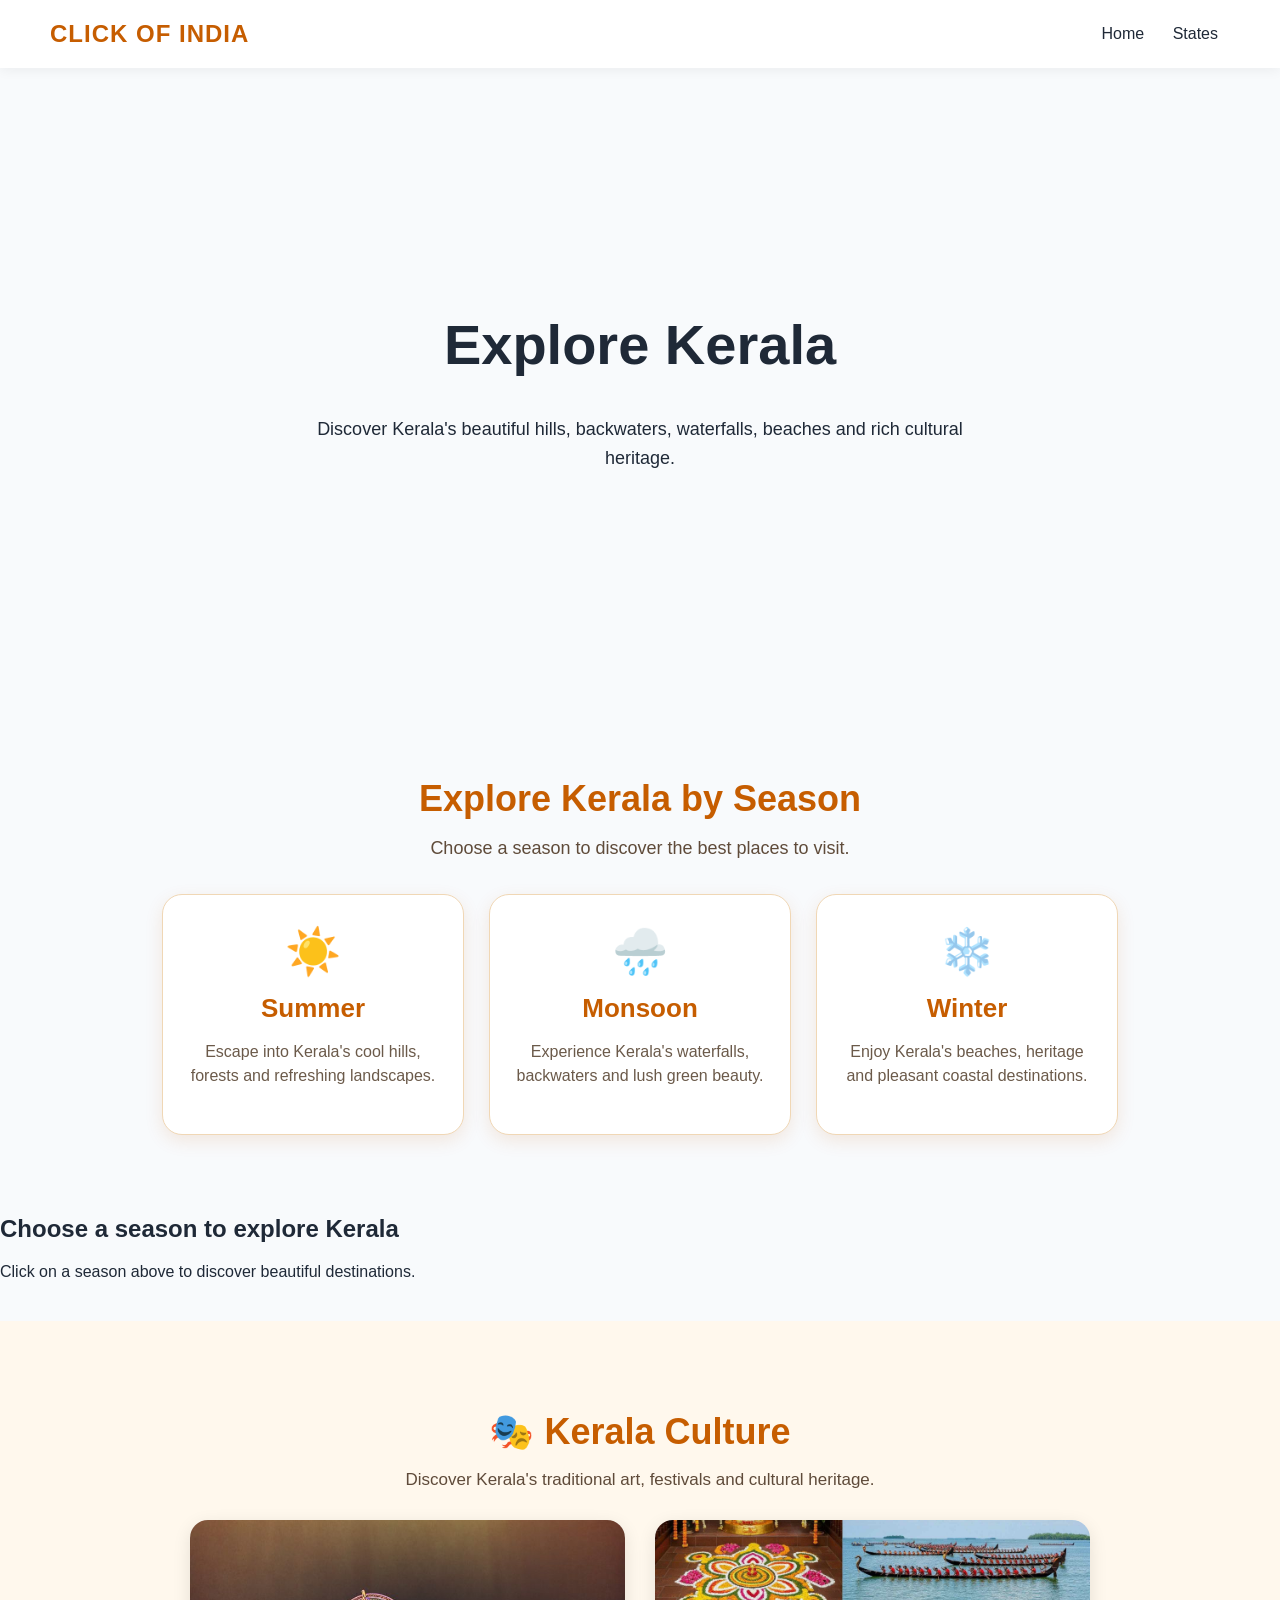
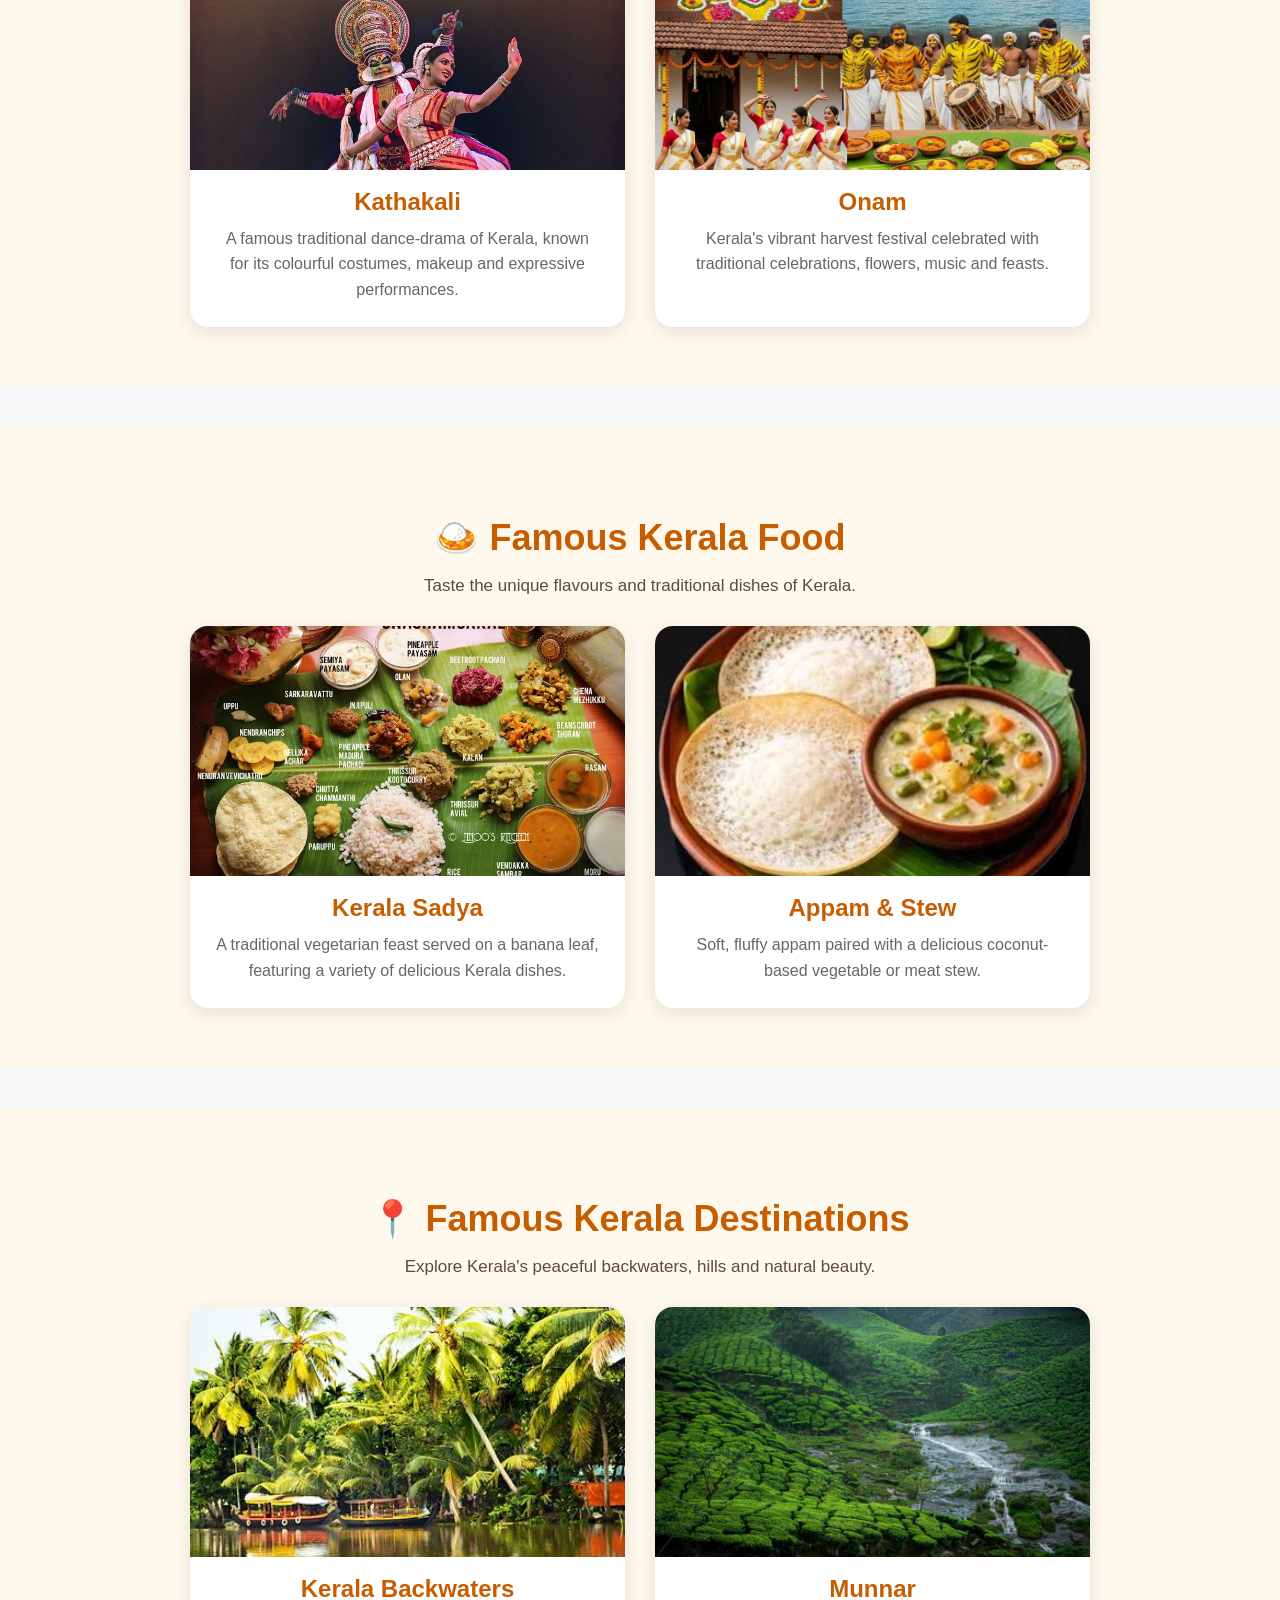
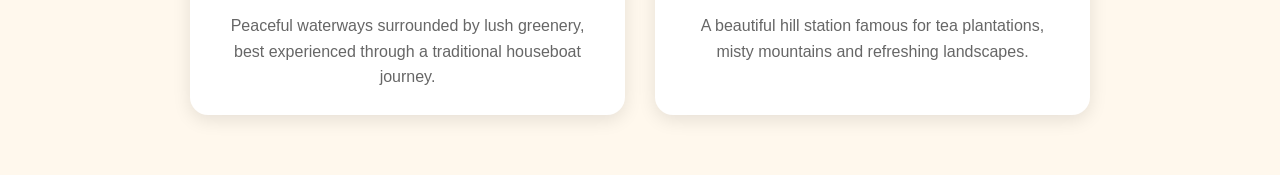
==== kerala.html @ acc8ad0f "Add files via upload Add images and music  folder" ====
<!DOCTYPE html>
<html>

<head>
    <title>Kerala - Click of India</title>
    <link rel="stylesheet" href="style.css">
</head>

<body>

<nav>

    <div class="logo">
        CLICK OF INDIA
    </div>

    <div class="nav-links">
        <a href="index.html">Home</a>
        <a href="index.html#states">States</a>
    </div>

</nav>


<section class="state-hero">

    <h1>Explore Kerala</h1>

    <p>
        Discover Kerala's beautiful hills, backwaters, waterfalls,
        beaches and rich cultural heritage.
    </p>

</section>


<section class="seasons">

    <h2>Explore Kerala by Season</h2>

    <p>Choose a season to discover the best places to visit.</p>

    <div class="season-buttons">

        <div class="season-card" onclick="showKeralaSeason('summer')">
            <span>☀️</span>
            <h3>Summer</h3>
            <p>Escape into Kerala's cool hills, forests and refreshing landscapes.</p>
        </div>

        <div class="season-card" onclick="showKeralaSeason('monsoon')">
            <span>🌧️</span>
            <h3>Monsoon</h3>
            <p>Experience Kerala's waterfalls, backwaters and lush green beauty.</p>
        </div>

        <div class="season-card" onclick="showKeralaSeason('winter')">
            <span>❄️</span>
            <h3>Winter</h3>
            <p>Enjoy Kerala's beaches, heritage and pleasant coastal destinations.</p>
        </div>

    </div>

</section>


<section id="kerala-season-content">

    <h2>Choose a season to explore Kerala</h2>

    <p>Click on a season above to discover beautiful destinations.</p>

</section>
<!-- ========================================
     KERALA CULTURE
     ======================================== -->

<section class="state-explore-section" id="culture">

    <h2>🎭 Kerala Culture</h2>

    <p class="state-section-intro">
        Discover Kerala's traditional art, festivals and cultural heritage.
    </p>

    <div class="state-explore-cards">

        <div class="state-explore-card">
            <img src="images/Kerala kathakali.jpg" alt="Kathakali">

            <h3>Kathakali</h3>

            <p>
                A famous traditional dance-drama of Kerala,
                known for its colourful costumes, makeup and expressive performances.
            </p>
        </div>

        <div class="state-explore-card">
            <img src="images/Kerala onam.jpg" alt="Onam celebration">

            <h3>Onam</h3>

            <p>
                Kerala's vibrant harvest festival celebrated with
                traditional celebrations, flowers, music and feasts.
            </p>
        </div>

    </div>

</section>


<!-- ========================================
     KERALA FOOD
     ======================================== -->

<section class="state-explore-section" id="food">

    <h2>🍛 Famous Kerala Food</h2>

    <p class="state-section-intro">
        Taste the unique flavours and traditional dishes of Kerala.
    </p>

    <div class="state-explore-cards">

        <div class="state-explore-card">
            <img src="images/Kerala sadya.jpg" alt="Kerala Sadya">

            <h3>Kerala Sadya</h3>

            <p>
                A traditional vegetarian feast served on a banana leaf,
                featuring a variety of delicious Kerala dishes.
            </p>
        </div>

        <div class="state-explore-card">
            <img src="images/Kerala appam2.jpg" alt="Appam with stew">

            <h3>Appam & Stew</h3>

            <p>
                Soft, fluffy appam paired with a delicious
                coconut-based vegetable or meat stew.
            </p>
        </div>

    </div>

</section>


<!-- ========================================
     KERALA DESTINATIONS
     ======================================== -->

<section class="state-explore-section" id="destinations">

    <h2>📍 Famous Kerala Destinations</h2>

    <p class="state-section-intro">
        Explore Kerala's peaceful backwaters, hills and natural beauty.
    </p>

    <div class="state-explore-cards">

        <div class="state-explore-card">
            <img src="images/Kerala backwater.jpg" alt="Kerala Backwaters">

            <h3>Kerala Backwaters</h3>

            <p>
                Peaceful waterways surrounded by lush greenery,
                best experienced through a traditional houseboat journey.
            </p>
        </div>

        <div class="state-explore-card">
            <img src="images/Kerala munnar.jpg" alt="Munnar">

            <h3>Munnar</h3>

            <p>
                A beautiful hill station famous for tea plantations,
                misty mountains and refreshing landscapes.
            </p>
        </div>

    </div>

</section>
<audio id="background-music" src="india.mp3" loop></audio>

<script src="script.js"></script>

<audio id="background-music" loop>
    <source src="music/india.mp3" type="audio/mpeg">
</audio>

</body>

</html>
---- style.css ----
body {
    background-color: #f8fafc;
}

nav {
    display: flex;
    justify-content: space-between;
    align-items: center;
    padding: 20px 50px;
}
.logo {
    font-size: 24px;
    font-weight: bold;
}
.nav-links a {
    text-decoration: none;
    color: #1f2937;
    margin: 0 12px;
}
.nav-links a:hover {
    color: #d97706;
}
.nav-icons button {
    border: none;
    background: transparent;
    font-size: 20px;
    cursor: pointer;
    margin-left: 10px;
}
.hero {
    min-height: 65vh;
    display: flex;
    flex-direction: column;
    justify-content: center;
    align-items: center;
    text-align: center;
}
.hero-content h1 {
    font-size: 56px;
}

.hero-content p {
    font-size: 18px;
    margin-top: 20px;
}

.explore-btn {
    display: inline-block;
    margin-top: 25px;
    padding: 12px 28px;
    text-decoration: none;
    font-weight: bold;
    border-radius: 6px;
    background-color: #e67e22;
    color: white;
}
.explore-btn:hover {
    transform: translateY(-3px);
    transition: 0.3s;
}
.intro-screen {
    position: fixed;
    top: 0;
    left: 0;
    width: 100%;
    height: 100vh;

    display: flex;
    flex-direction: column;
    justify-content: center;
    align-items: center;

    background-color: #111;
    z-index: 1000;
    transition: opacity 1s ease;
}
.intro-screen p {
    color: white;
    font-size: 24px;
    margin-top: 20px;
     animation: textReveal 2s ease forwards;
}
.india-map {
    color: #e67e22;
    font-size: 60px;
    font-weight: bold;
}
.india-map img {
    width: 280px;
    height: auto;
}
.india-map img {
    width: 280px;
    height: auto;
    filter: drop-shadow(0 0 10px #e67e22)
            drop-shadow(0 0 25px #e67e22);
    animation: mapGlow 3s ease-in-out infinite;
}
@keyframes mapGlow {
    0% {
        filter: drop-shadow(0 0 5px #e67e22)
                drop-shadow(0 0 15px #e67e22);
    }

    50% {
        filter: drop-shadow(0 0 15px #e67e22)
                drop-shadow(0 0 40px #e67e22);
    }

    100% {
        filter: drop-shadow(0 0 5px #e67e22)
                drop-shadow(0 0 15px #e67e22);
    }
}
@keyframes textReveal {
    from {
        opacity: 0;
        transform: translateY(20px);
    }

    to {
        opacity: 1;
        transform: translateY(0);
    }
}

.explore-cards {
    display: flex;
    gap: 25px;
}
.explore-card {
    padding: 20px;
    background: #f5f5f5;
    border-radius: 15px;
    box-shadow: 0 4px 12px rgba(0, 0, 0, 0.08);
    flex: 1;
    transition: 0.3s;
    text-decoration: none;
    color: inherit;
    cursor: pointer;
}

.explore {
    margin-top: 30px;
}

.explore h2 {
    text-align: center;
    font-size: 36px;
}


.explore-card h3 {
    font-size: 24px;
    margin: 20px 0 10px 0;
    color: black;
}


.explore-card p {
    font-size: 16px;
    color: #666;
    line-height: 1.6;
    margin-bottom: 10px;
}

.explore-card:hover {
    transform: translateY(-5px);
    box-shadow: 0 8px 20px rgba(0, 0, 0, 0.12);
}

.explore-card img {
    width: 100%;
    height: 180px;
    object-fit: cover;
    border-radius: 12px;
}

.state-cards {
    display: flex;
    gap: 25px;
    margin-top: 30px;
}

.state-card {
    width: 300px;
    padding: 20px;
    background: #f5f5f5;
    border-radius: 15px;
    box-shadow: 0 4px 12px rgba(0, 0, 0, 0.08);
}

.state-card img {
    width: 100%;
    height: 200px;
    object-fit: cover;
    border-radius: 12px;
}

.state-card h3 {
    font-size: 24px;
    margin: 20px 0 10px 0;
}

.state-card p {
    font-size: 16px;
    color: #666;
    line-height: 1.6;
}

.state-card img {
    width: 500px;
    height: 300px;
    object-fit: cover;
    border-radius: 12px;
}

.state-cards img {
    width: 500px;
    height: 300px;
    object-fit: cover;
    border-radius: 12px;
}

.state-cards {
    padding: 20px;
    background: #f5f5f5;
    border-radius: 15px;
    box-shadow: 0 4px 12px rgba(0, 0, 0, 0.08);
}

.state-cards h3 {
    margin-top: 20px;
}

.state-cards p {
    margin-top: 10px;
}

.state-cards {
    text-decoration: none;
    color: inherit;
}

.state-hero {
    min-height: 60vh;
    display: flex;
    flex-direction: column;
    justify-content: center;
    align-items: center;
    text-align: center;
    padding: 40px;
}

.state-hero h1 {
    font-size: 56px;
    margin-bottom: 20px;
}

.state-hero p {
    font-size: 18px;
    max-width: 700px;
    line-height: 1.6;
}

/* =========================
   STATES SECTION
   ========================= */

#states {
    text-align: center;
    background: #fff8ed;
    padding: 50px 20px;
    margin-top: 40px;
}

#states h2 {
    color: #c65d00;
}

#states > p {
    color: #5f4b3a;
    margin-bottom: 30px;
}


/* =========================
   STATES GALLERY
   ========================= */

.state-gallery {
    display: grid;
    grid-template-columns: repeat(2, 1fr);
    gap: 25px;
    max-width: 1000px;
    margin: 35px auto;
    padding: 0 20px;
}


/* =========================
   STATE CARD
   ========================= */

.state-card {
    background: #fffaf2;
    border: 1px solid #f0d7b5;
    border-radius: 18px;
    overflow: hidden;
    text-decoration: none;
    color: #111;
    box-shadow: 0 4px 15px rgba(0, 0, 0, 0.08);
    transition: 0.3s;
}


/* State Image */

.state-card img {
    width: 100%;
    height: 260px;
    object-fit: cover;
    display: block;
}


/* State Name */

.state-card h3 {
    font-size: 24px;
    margin: 15px 20px 20px;
    color: #c65d00;
}


/* Hover Effect */

.state-card:hover {
    transform: translateY(-6px);
    box-shadow: 0 10px 25px rgba(198, 93, 0, 0.15);
}

/* Season Section */
.seasons {
    text-align: center;
    padding: 60px 20px;
}

.seasons h2 {
    font-size: 36px;
    color: #c65d00;
    margin-bottom: 10px;
}

.seasons > p {
    color: #5f4b3a;
    font-size: 18px;
    margin-bottom: 35px;
}

/* Season Cards */
.season-buttons {
    display: flex;
    justify-content: center;
    gap: 25px;
    max-width: 1000px;
    margin: auto;
}

.season-card {
    width: 260px;
    padding: 30px 20px;
    background: white;
    border-radius: 20px;
    border: 1px solid #f0d7b5;
    box-shadow: 0 6px 18px rgba(198, 93, 0, 0.12);
    cursor: pointer;
    transition: 0.3s;
}

.season-card span {
    font-size: 45px;
}

.season-card h3 {
    font-size: 26px;
    color: #c65d00;
    margin: 15px 0 10px;
}

.season-card p {
    color: #6b5a4a;
    line-height: 1.5;
}

/* Hover Effect */
.season-card:hover {
    transform: translateY(-8px);
    box-shadow: 0 12px 28px rgba(198, 93, 0, 0.22);
}

/* Summer Destination Cards */

.destination-cards {
    display: grid;
    grid-template-columns: repeat(3, 1fr);
    gap: 25px;
    max-width: 1000px;
    margin: 35px auto;
}

.destination-card {
    background: white;
    border-radius: 18px;
    overflow: hidden;
    box-shadow: 0 5px 15px rgba(0, 0, 0, 0.10);
    transition: 0.3s;
}

.destination-card:hover {
    transform: translateY(-8px);
    box-shadow: 0 12px 25px rgba(198, 93, 0, 0.20);
}

.destination-card img {
    width: 100%;
    height: 220px;
    object-fit: cover;
    display: block;
}

.destination-card h3 {
    font-size: 23px;
    color: #c65d00;
    margin: 18px 20px 10px;
}

.destination-card p {
    font-size: 15px;
    color: #666;
    line-height: 1.6;
    margin: 0 20px 20px;
}

.season-intro {
    text-align: center;
    color: #5f4b3a;
}
/* ========================================
   HOMEPAGE - PROFESSIONAL UPGRADE
   ======================================== */

/* Overall page */
body {
    margin: 0;
    background: #f8fafc;
    color: #1f2937;
    font-family: Arial, sans-serif;
}


/* Navigation */
nav {
    background: rgba(255, 255, 255, 0.95);
    box-shadow: 0 2px 12px rgba(0, 0, 0, 0.06);
    position: sticky;
    top: 0;
    z-index: 100;
}

.logo {
    color: #c65d00;
    letter-spacing: 1px;
}


/* Hero */
.hero {
    min-height: 70vh;
    background:
        linear-gradient(
            rgba(255, 248, 237, 0.85),
            rgba(248, 250, 252, 0.95)
        );
}

.hero-content h1 {
    color: #b45309;
    margin-bottom: 10px;
    letter-spacing: 1px;
}

.hero-content p {
    max-width: 700px;
    color: #5f4b3a;
    line-height: 1.7;
}


/* Explore Section */
.explore {
    padding: 70px 30px;
    margin-top: 0;
}

.explore h2 {
    color: #b45309;
    margin-bottom: 10px;
}

.explore-cards {
    max-width: 1250px;
    margin: 40px auto 0;
    display: grid;
    grid-template-columns: repeat(4, 1fr);
    gap: 25px;
}

.explore-card {
    padding: 0 0 22px 0;
    background: white;
    border-radius: 20px;
    overflow: hidden;
    border: 1px solid #f0d7b5;
    box-shadow: 0 6px 20px rgba(0, 0, 0, 0.07);
    transition: transform 0.3s ease, box-shadow 0.3s ease;
}

.explore-card img {
    width: 100%;
    height: 210px;
    object-fit: cover;
    display: block;
    border-radius: 0;
    transition: transform 0.4s ease;
}

.explore-card h3 {
    color: #c65d00;
    margin: 20px 20px 8px;
}

.explore-card p {
    margin: 0 20px;
    color: #6b7280;
}

.explore-card:hover {
    transform: translateY(-10px);
    box-shadow: 0 15px 30px rgba(198, 93, 0, 0.16);
}

.explore-card:hover img {
    transform: scale(1.05);
}


/* States section */
#states {
    padding: 80px 20px;
}

#states h2 {
    font-size: 38px;
}

.state-gallery {
    max-width: 1100px;
    gap: 30px;
}

.state-card img {
    height: 270px;
    transition: transform 0.4s ease;
}

.state-card:hover img {
    transform: scale(1.04);
}

.state-card:hover {
    transform: translateY(-8px);
}


/* ========================================
   RESPONSIVE HOMEPAGE
   ======================================== */

@media (max-width: 1000px) {

    .explore-cards {
        grid-template-columns: repeat(2, 1fr);
    }

}


@media (max-width: 650px) {

    nav {
        padding: 15px 20px;
        flex-wrap: wrap;
        gap: 15px;
    }

    .nav-links {
        display: none;
    }

    .hero-content h1 {
        font-size: 40px;
    }

    .explore {
        padding: 50px 15px;
    }

    .explore-cards {
        grid-template-columns: 1fr;
    }

    .state-gallery {
        grid-template-columns: 1fr;
        padding: 0 10px;
    }

}
/* ========================================
   HOMEPAGE - SEASONS SECTION
   ======================================== */

.home-seasons {
    text-align: center;
    padding: 80px 20px;
    background: linear-gradient(
        135deg,
        #fff8ed,
        #fffdf8
    );
}

.home-seasons h2 {
    font-size: 38px;
    color: #b45309;
    margin-bottom: 10px;
}

.home-season-intro {
    max-width: 700px;
    margin: 0 auto 40px;
    color: #6b5a4a;
    font-size: 18px;
    line-height: 1.7;
}

.home-season-cards {
    max-width: 1000px;
    margin: auto;
    display: grid;
    grid-template-columns: repeat(3, 1fr);
    gap: 30px;
}

.home-season-card {
    background: white;
    padding: 35px 25px;
    border-radius: 22px;
    border: 1px solid #f0d7b5;
    box-shadow: 0 6px 20px rgba(0, 0, 0, 0.07);
    transition: 0.3s ease;
}

.season-icon {
    font-size: 55px;
    margin-bottom: 15px;
}

.home-season-card h3 {
    font-size: 27px;
    color: #c65d00;
    margin-bottom: 12px;
}

.home-season-card p {
    color: #6b7280;
    line-height: 1.7;
    font-size: 16px;
}

.home-season-card:hover {
    transform: translateY(-10px);
    box-shadow: 0 15px 30px rgba(198, 93, 0, 0.16);
}


/* Mobile */
@media (max-width: 700px) {

    .home-season-cards {
        grid-template-columns: 1fr;
    }

    .home-seasons h2 {
        font-size: 32px;
    }

}
/* ========================================
   HOMEPAGE - SEASONS SECTION
   ======================================== */

.home-seasons {
    text-align: center;
    padding: 80px 20px;
    background: linear-gradient(
        135deg,
        #fff8ed,
        #fffdf8
    );
}

.home-seasons h2 {
    font-size: 38px;
    color: #b45309;
    margin-bottom: 10px;
}

.home-season-intro {
    max-width: 700px;
    margin: 0 auto 40px;
    color: #6b5a4a;
    font-size: 18px;
    line-height: 1.7;
}

.home-season-cards {
    max-width: 1000px;
    margin: auto;
    display: grid;
    grid-template-columns: repeat(3, 1fr);
    gap: 30px;
}

.home-season-card {
    background: white;
    padding: 35px 25px;
    border-radius: 22px;
    border: 1px solid #f0d7b5;
    box-shadow: 0 6px 20px rgba(0, 0, 0, 0.07);
    transition: 0.3s ease;
}

.season-icon {
    font-size: 55px;
    margin-bottom: 15px;
}

.home-season-card h3 {
    font-size: 27px;
    color: #c65d00;
    margin-bottom: 12px;
}

.home-season-card p {
    color: #6b7280;
    line-height: 1.7;
    font-size: 16px;
}

.home-season-card:hover {
    transform: translateY(-10px);
    box-shadow: 0 15px 30px rgba(198, 93, 0, 0.16);
}


/* Mobile */
@media (max-width: 700px) {

    .home-season-cards {
        grid-template-columns: 1fr;
    }

    .home-seasons h2 {
        font-size: 32px;
    }

}
/* ========================================
   FOOTER
   ======================================== */

.footer {
    background: #1f2937;
    color: white;
    text-align: center;
    padding: 50px 20px 25px;
}

.footer-content {
    max-width: 900px;
    margin: auto;
}

.footer h2 {
    color: #f59e0b;
    font-size: 28px;
    letter-spacing: 1px;
    margin-bottom: 10px;
}

.footer p {
    color: #d1d5db;
    line-height: 1.6;
}

.footer-links {
    display: flex;
    justify-content: center;
    gap: 25px;
    margin: 25px 0;
}

.footer-links a {
    color: white;
    text-decoration: none;
    transition: 0.3s;
}

.footer-links a:hover {
    color: #f59e0b;
}

.footer .copyright {
    font-size: 14px;
    margin-top: 30px;
    color: #9ca3af;
}
/* ========================================
   DARK MODE
   ======================================== */

body.dark-mode {
    background-color: #111827;
    color: #f9fafb;
}

body.dark-mode nav {
    background: #1f2937;
}

body.dark-mode .nav-links a {
    color: #f9fafb;
}

body.dark-mode .hero {
    background: linear-gradient(
        135deg,
        #111827,
        #1f2937
    );
}

body.dark-mode .hero-content h1 {
    color: #f59e0b;
}

body.dark-mode .hero-content p {
    color: #d1d5db;
}

body.dark-mode .explore {
    background: #111827;
}

body.dark-mode .explore-card {
    background: #1f2937;
    border-color: #374151;
}

body.dark-mode .explore-card h3 {
    color: #f59e0b;
}

body.dark-mode .explore-card p {
    color: #d1d5db;
}

body.dark-mode #states {
    background: #17202b;
}

body.dark-mode #states > p {
    color: #d1d5db;
}

body.dark-mode .state-card {
    background: #1f2937;
    border-color: #374151;
}

body.dark-mode .home-seasons {
    background: #17202b;
}

body.dark-mode .home-season-intro {
    color: #d1d5db;
}

body.dark-mode .home-season-card {
    background: #1f2937;
    border-color: #374151;
}

body.dark-mode .home-season-card p {
    color: #d1d5db;
}

body.dark-mode .about-section {
    background: #111827;
}

body.dark-mode .about-content p {
    color: #d1d5db;
}
/* ========================================
   STATE EXPLORE SECTIONS
   ======================================== */

.state-explore-section {
    text-align: center;
    padding: 60px 20px;
    background: #fff8ed;
    margin-top: 40px;
}

.state-explore-section h2 {
    font-size: 36px;
    color: #c65d00;
    margin-bottom: 10px;
}

.state-section-intro {
    color: #5f4b3a;
    font-size: 17px;
    margin-bottom: 30px;
}

.state-explore-cards {
    display: grid;
    grid-template-columns: repeat(2, 1fr);
    gap: 30px;
    max-width: 900px;
    margin: auto;
}

.state-explore-card {
    background: white;
    border-radius: 18px;
    overflow: hidden;
    box-shadow: 0 5px 18px rgba(0, 0, 0, 0.10);
    transition: 0.3s;
}

.state-explore-card:hover {
    transform: translateY(-7px);
    box-shadow: 0 12px 25px rgba(198, 93, 0, 0.20);
}

.state-explore-card img {
    width: 100%;
    height: 250px;
    object-fit: cover;
    display: block;
}

.state-explore-card h3 {
    font-size: 24px;
    color: #c65d00;
    margin: 18px 20px 10px;
}

.state-explore-card p {
    color: #666;
    line-height: 1.6;
    margin: 0 25px 25px;
}
/* ===== State Selection Cards ===== */

.culture-state-grid {
    display: grid;
    grid-template-columns: repeat(2, 1fr);
    gap: 30px;
    max-width: 1000px;
    margin: 40px auto;
}

.culture-state-card {
    display: block;
    background: white;
    border-radius: 18px;
    overflow: hidden;
    text-decoration: none;
    color: inherit;
    box-shadow: 0 5px 18px rgba(0, 0, 0, 0.12);
    transition: transform 0.3s ease;
}

.culture-state-card:hover {
    transform: translateY(-6px);
}

.culture-state-card img {
    width: 100%;
    height: 220px;
    object-fit: cover;
    display: block;
}

.culture-state-card h3 {
    text-align: center;
    font-size: 28px;
    font-weight: 700;
    color: #c65d00;
    padding: 20px;
    margin: 0;
}
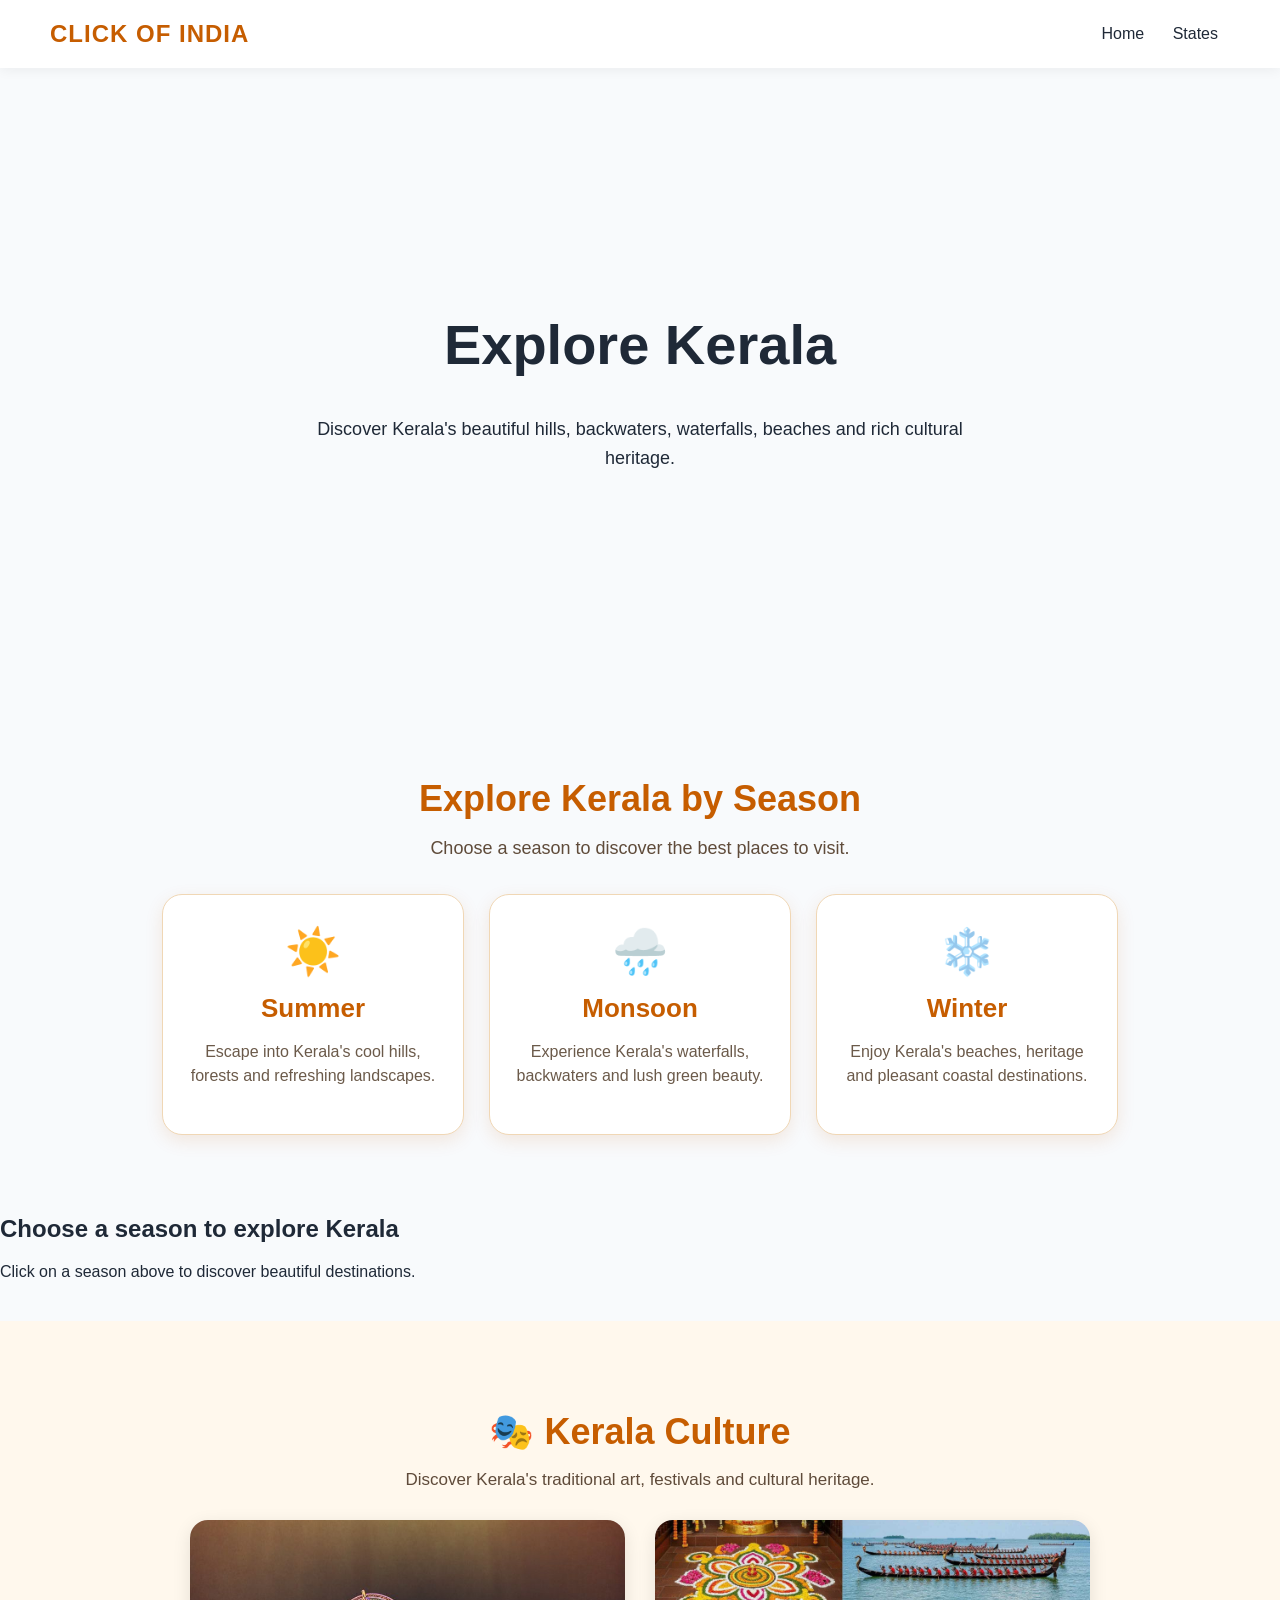
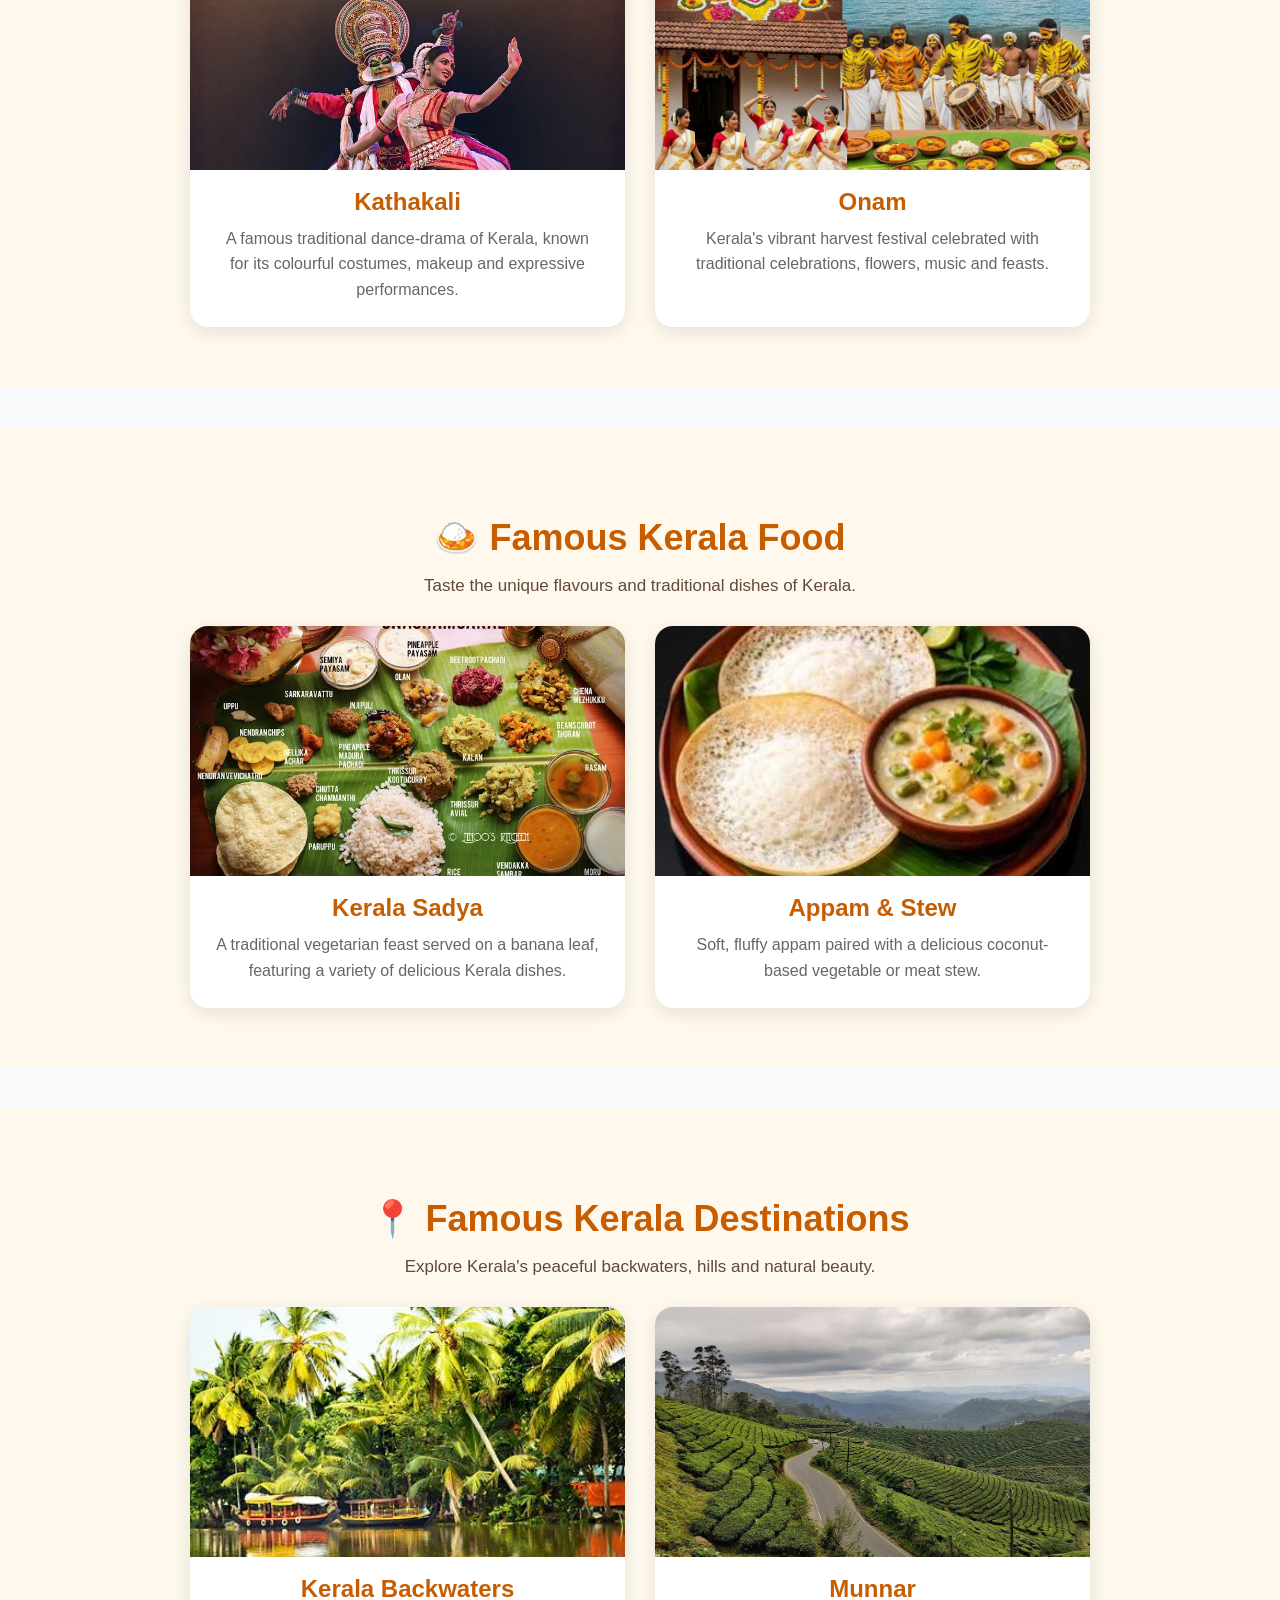
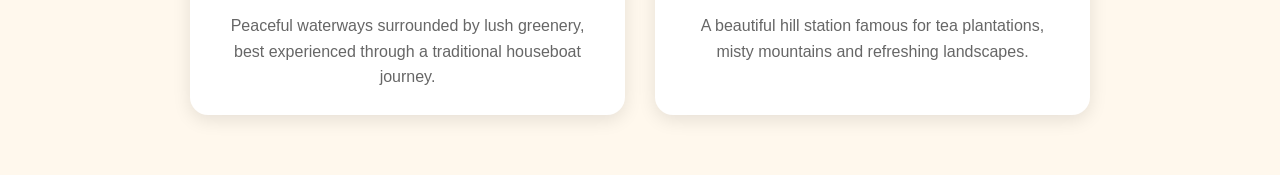
==== commit 726783fe: "Fix Munnar image path" ====
--- a/kerala.html
+++ b/kerala.html
@@ -180,7 +180,7 @@
         </div>
 
         <div class="state-explore-card">
-            <img src="images/Kerala munnar.jpg" alt="Munnar">
+            <img src="images/munnar.jpg" alt="Munnar">
 
             <h3>Munnar</h3>
 
@@ -203,4 +203,4 @@
 
 </body>
 
-</html>+</html>
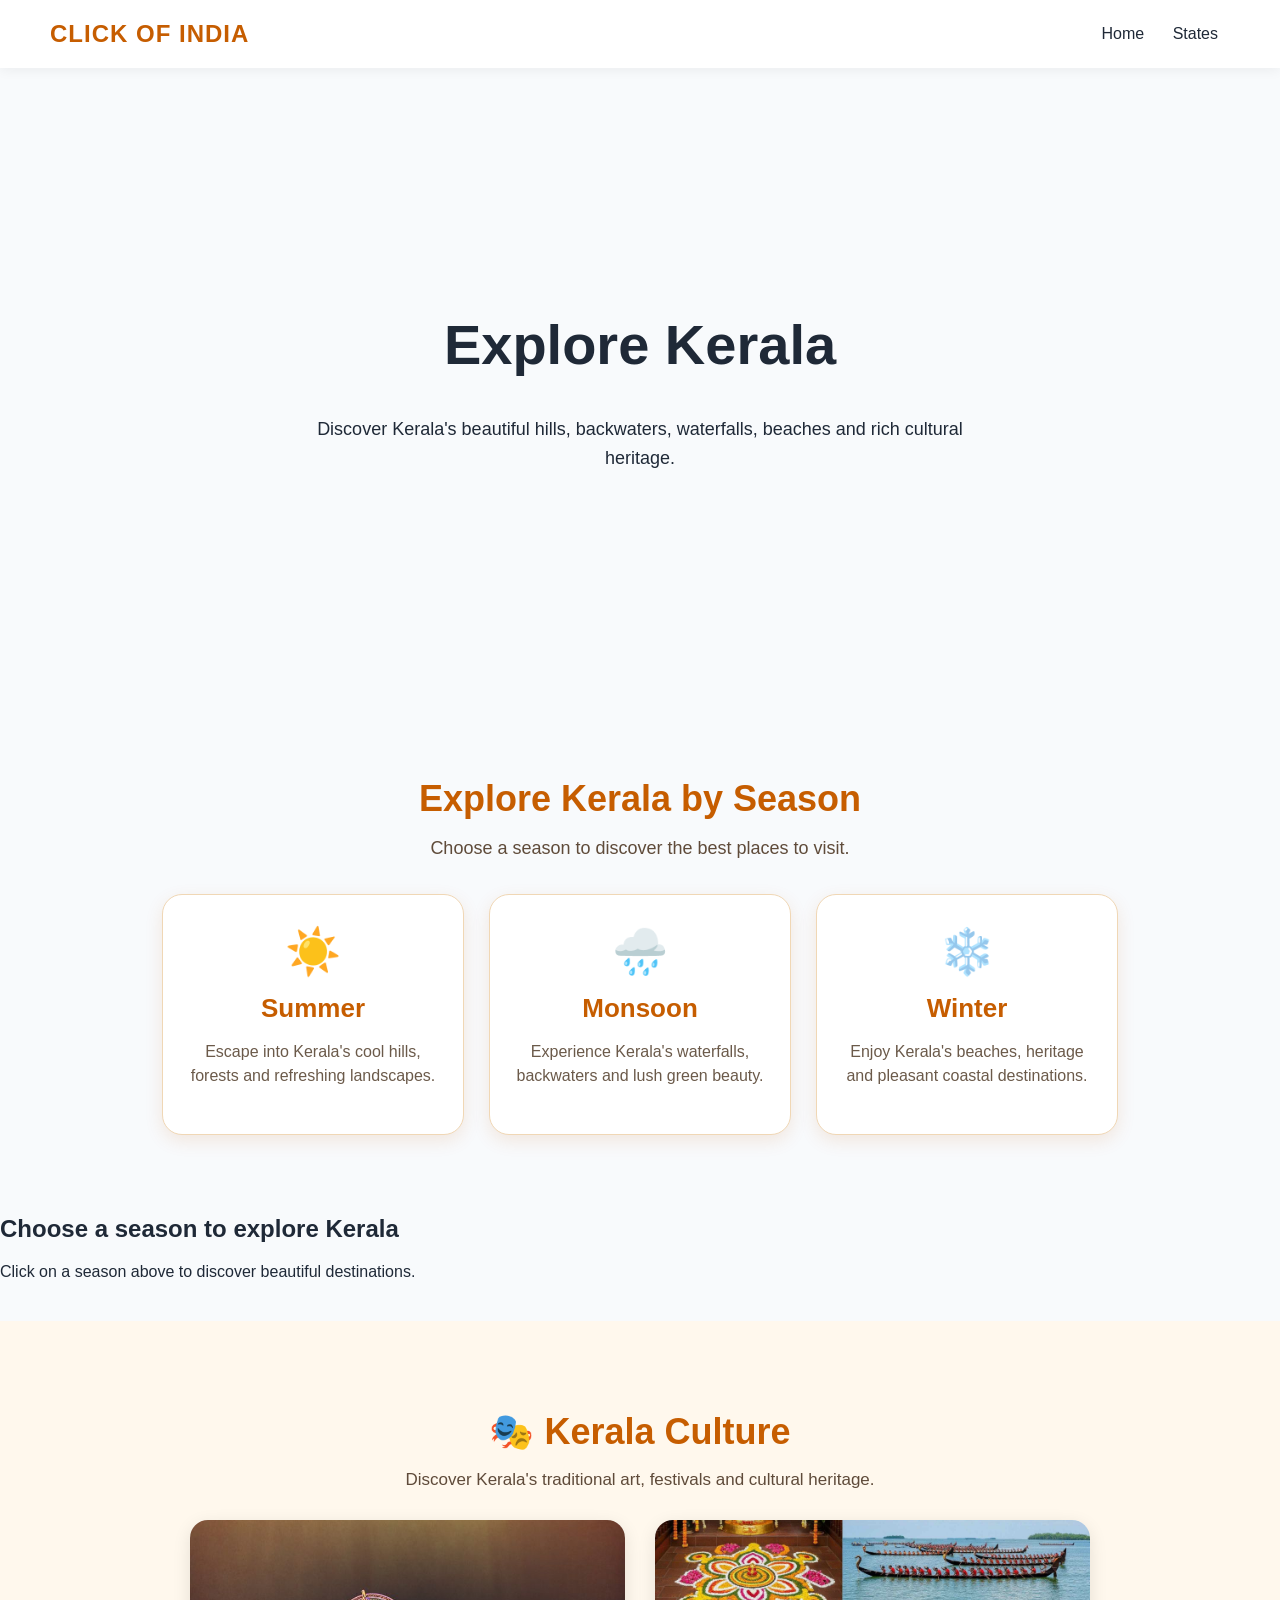
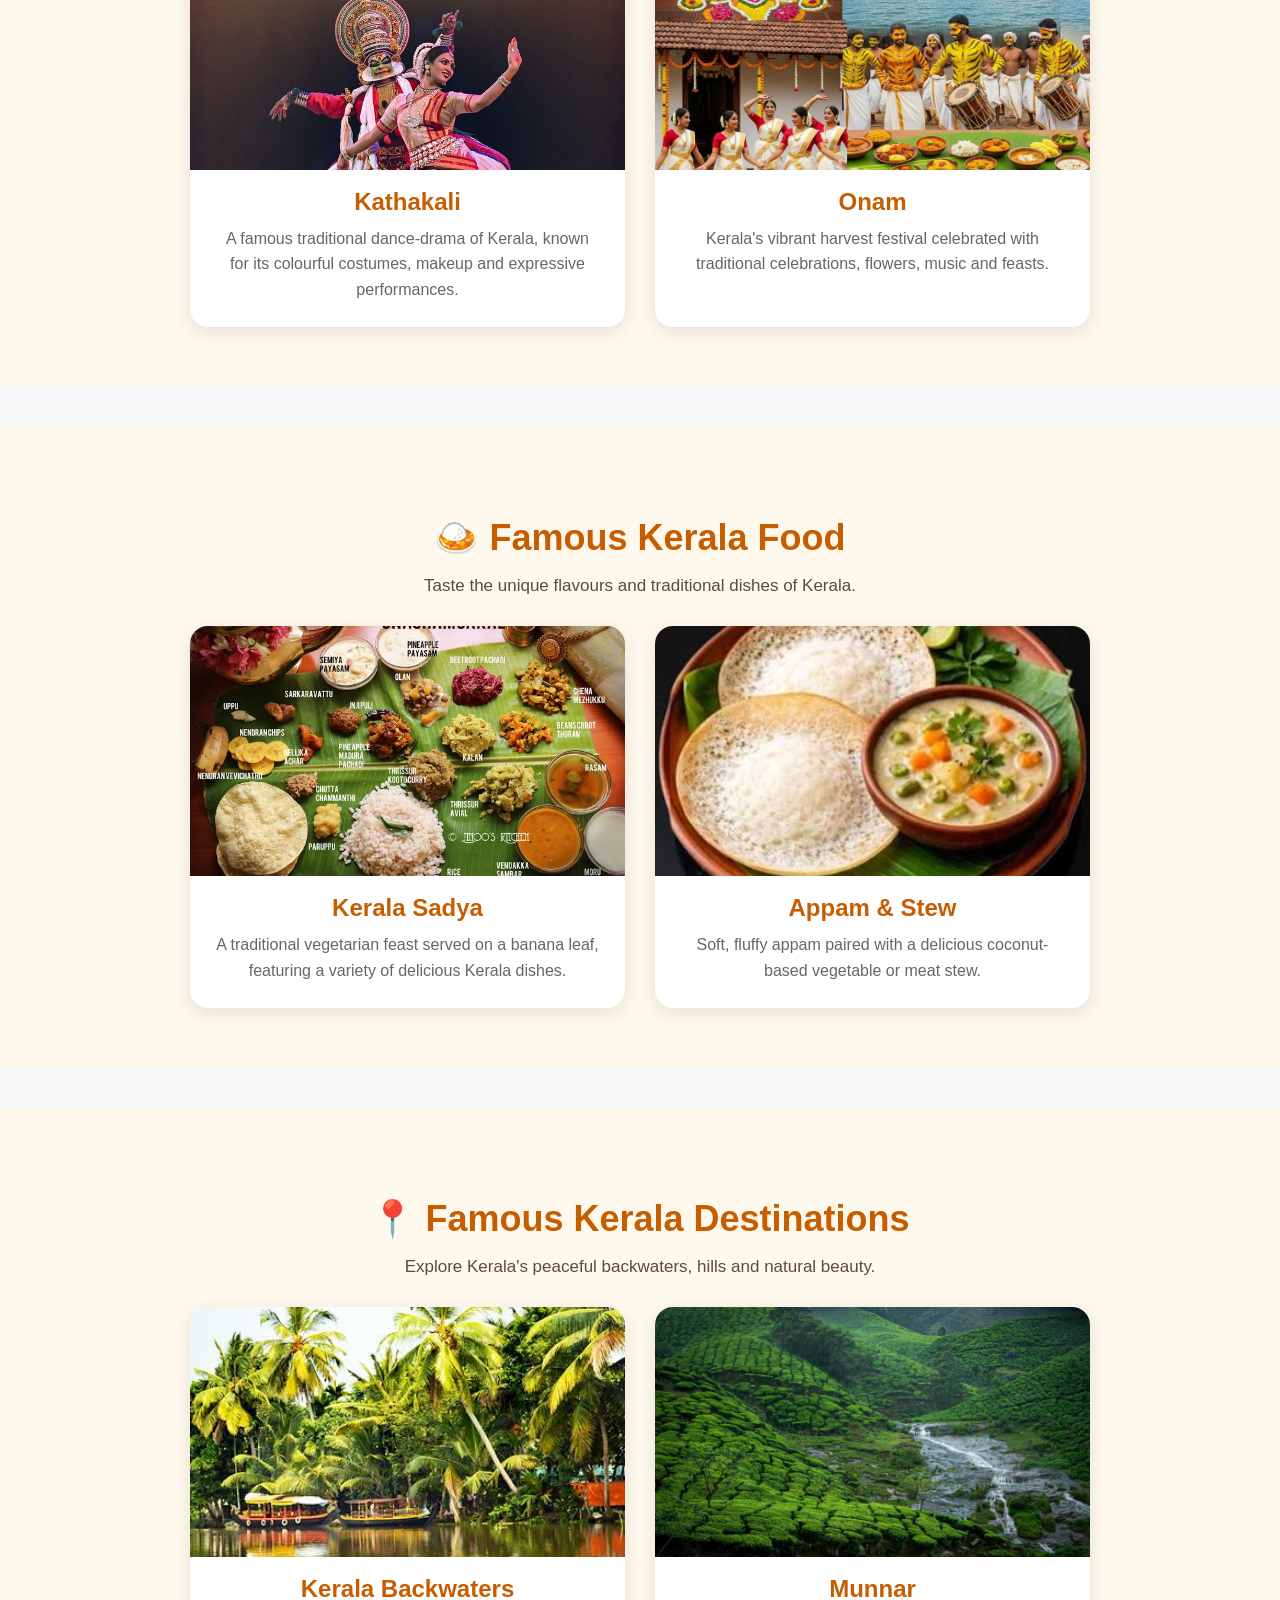
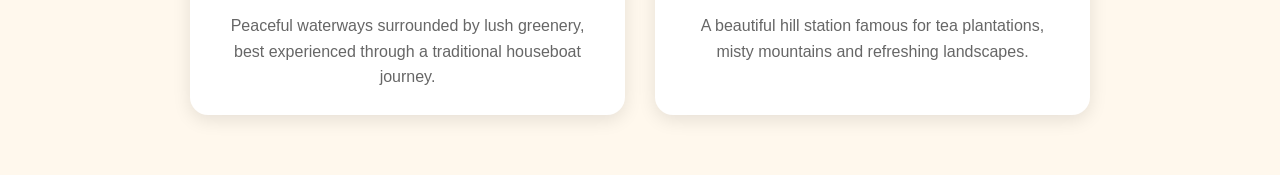
==== commit 8695e639: "Fix HTML encoding issues in kerala.html" ====
--- a/kerala.html
+++ b/kerala.html
@@ -180,7 +180,7 @@
         </div>
 
         <div class="state-explore-card">
-            <img src="images/munnar.jpg" alt="Munnar">
+            <img src="images/Kerala munnar.jpg" alt="Munnar">
 
             <h3>Munnar</h3>
 
